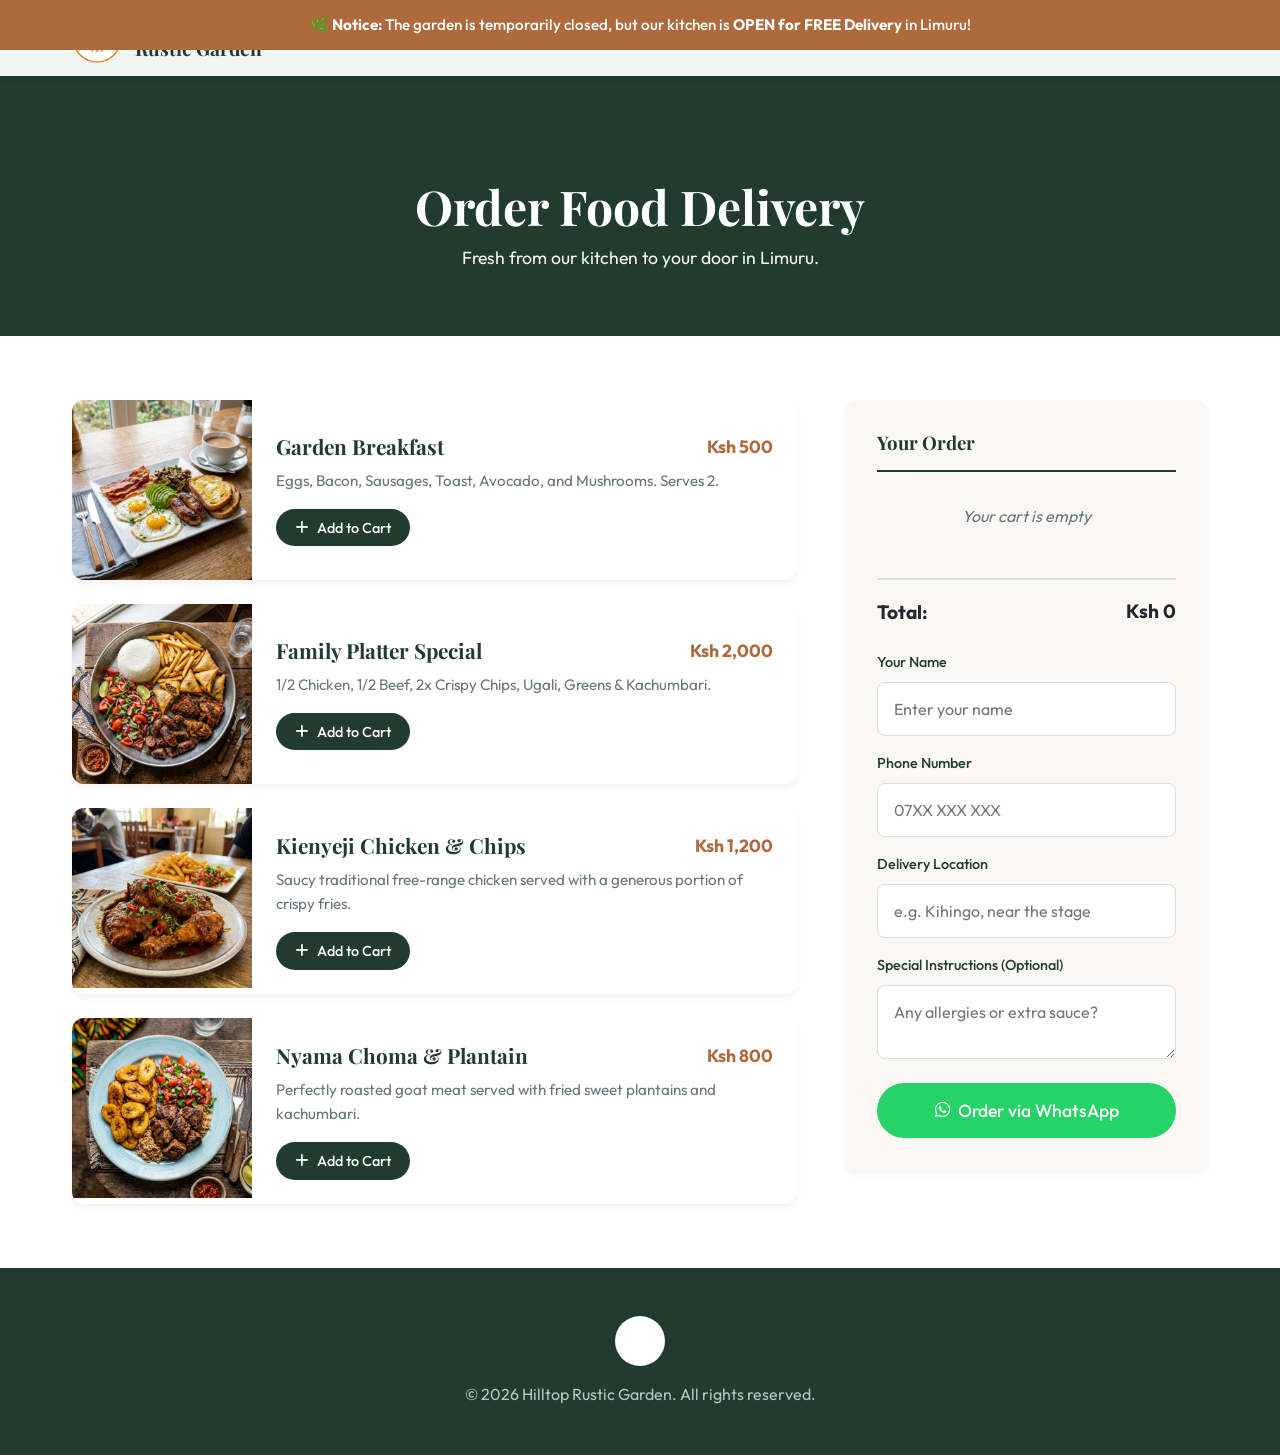
==== order.html @ e2a638dc "Add full online ordering system and temporary closure banner" ====
<!DOCTYPE html>
<html lang="en">
<head>
    <meta charset="UTF-8">
    <meta name="viewport" content="width=device-width, initial-scale=1.0">
    <title>Order Delivery | Hilltop Rustic Garden</title>
    <meta name="description" content="Order food delivery from Hilltop Rustic Garden in Limuru.">
    
    <!-- Google Fonts -->
    <link rel="preconnect" href="https://fonts.googleapis.com">
    <link rel="preconnect" href="https://fonts.gstatic.com" crossorigin>
    <link href="https://fonts.googleapis.com/css2?family=Outfit:wght@300;400;500;600&family=Playfair+Display:ital,wght@0,400;0,600;0,700;1,400&display=swap" rel="stylesheet">
    
    <!-- CSS -->
    <link rel="stylesheet" href="style.css">
    
    <!-- WhatsApp Icon (FontAwesome) -->
    <link rel="stylesheet" href="https://cdnjs.cloudflare.com/ajax/libs/font-awesome/6.4.0/css/all.min.css">
</head>
<body>

    <!-- Announcement Banner -->
    <div class="announcement-banner">
        <p>🌿 <strong>Notice:</strong> The garden is temporarily closed, but our kitchen is <strong>OPEN for FREE Delivery</strong> in Limuru!</p>
    </div>

    <!-- Navigation -->
    <nav class="navbar scrolled" id="navbar">
        <div class="nav-container">
            <a href="index.html" class="logo">
                <img src="assets/logo.png" alt="Hilltop Rustic Garden Logo" class="logo-img">
                <span class="logo-text" style="color: var(--clr-primary);">Hilltop <br> Rustic Garden</span>
            </a>
            
            <div class="nav-links" id="nav-links">
                <a href="index.html" class="nav-link" style="color: var(--clr-text-dark);">Back to Home</a>
            </div>
        </div>
    </nav>

    <!-- Header -->
    <header class="order-header">
        <h1>Order Food Delivery</h1>
        <p>Fresh from our kitchen to your door in Limuru.</p>
    </header>

    <!-- Order Container -->
    <section class="order-container">
        
        <!-- Menu Items -->
        <div class="menu-list">
            
            <!-- Item 1 -->
            <div class="menu-item" data-id="breakfast" data-name="Garden Breakfast" data-price="500">
                <img src="assets/breakfast.png" alt="Garden Breakfast" class="menu-item-img">
                <div class="menu-item-details">
                    <div class="menu-item-header">
                        <h3>Garden Breakfast</h3>
                        <span class="menu-item-price">Ksh 500</span>
                    </div>
                    <p class="menu-item-desc">Eggs, Bacon, Sausages, Toast, Avocado, and Mushrooms. Serves 2.</p>
                    <button class="btn btn-primary add-to-cart-btn"><i class="fas fa-plus"></i> Add to Cart</button>
                </div>
            </div>

            <!-- Item 2 -->
            <div class="menu-item" data-id="platter" data-name="Family Platter" data-price="2000">
                <img src="assets/mixed_platter.png" alt="Family Platter" class="menu-item-img">
                <div class="menu-item-details">
                    <div class="menu-item-header">
                        <h3>Family Platter Special</h3>
                        <span class="menu-item-price">Ksh 2,000</span>
                    </div>
                    <p class="menu-item-desc">1/2 Chicken, 1/2 Beef, 2x Crispy Chips, Ugali, Greens & Kachumbari.</p>
                    <button class="btn btn-primary add-to-cart-btn"><i class="fas fa-plus"></i> Add to Cart</button>
                </div>
            </div>

            <!-- Item 3 -->
            <div class="menu-item" data-id="chicken" data-name="Kienyeji Chicken & Chips" data-price="1200">
                <img src="assets/chicken_chips.png" alt="Chicken and Chips" class="menu-item-img">
                <div class="menu-item-details">
                    <div class="menu-item-header">
                        <h3>Kienyeji Chicken & Chips</h3>
                        <span class="menu-item-price">Ksh 1,200</span>
                    </div>
                    <p class="menu-item-desc">Saucy traditional free-range chicken served with a generous portion of crispy fries.</p>
                    <button class="btn btn-primary add-to-cart-btn"><i class="fas fa-plus"></i> Add to Cart</button>
                </div>
            </div>

            <!-- Item 4 -->
            <div class="menu-item" data-id="nyama" data-name="Nyama Choma & Plantain" data-price="800">
                <img src="assets/nyama_plantain.png" alt="Nyama Choma and Plantain" class="menu-item-img">
                <div class="menu-item-details">
                    <div class="menu-item-header">
                        <h3>Nyama Choma & Plantain</h3>
                        <span class="menu-item-price">Ksh 800</span>
                    </div>
                    <p class="menu-item-desc">Perfectly roasted goat meat served with fried sweet plantains and kachumbari.</p>
                    <button class="btn btn-primary add-to-cart-btn"><i class="fas fa-plus"></i> Add to Cart</button>
                </div>
            </div>

        </div>

        <!-- Cart Sidebar -->
        <aside class="cart-sidebar">
            <h3>Your Order</h3>
            
            <div class="cart-items" id="cartItems">
                <div class="cart-empty">Your cart is empty</div>
            </div>

            <div class="cart-total">
                <span>Total:</span>
                <span id="cartTotal">Ksh 0</span>
            </div>

            <form id="checkoutForm" class="checkout-form contact-form">
                <div class="form-group">
                    <label for="custName">Your Name</label>
                    <input type="text" id="custName" required placeholder="Enter your name">
                </div>
                <div class="form-group">
                    <label for="custPhone">Phone Number</label>
                    <input type="tel" id="custPhone" required placeholder="07XX XXX XXX">
                </div>
                <div class="form-group">
                    <label for="custLocation">Delivery Location</label>
                    <input type="text" id="custLocation" required placeholder="e.g. Kihingo, near the stage">
                </div>
                <div class="form-group">
                    <label for="custNotes">Special Instructions (Optional)</label>
                    <textarea id="custNotes" rows="2" placeholder="Any allergies or extra sauce?"></textarea>
                </div>

                <button type="submit" class="btn btn-whatsapp" id="checkoutBtn" style="width: 100%; font-size: 1.1rem; padding: 1rem;">
                    <i class="fab fa-whatsapp"></i> Order via WhatsApp
                </button>
            </form>
        </aside>

    </section>

    <!-- Footer -->
    <footer class="footer">
        <div class="container text-center">
            <a href="index.html" class="logo footer-logo">
                <img src="assets/logo.png" alt="Hilltop Rustic Garden Logo" class="logo-img" style="filter: brightness(0) invert(1);">
            </a>
            <p>&copy; <span id="year"></span> Hilltop Rustic Garden. All rights reserved.</p>
        </div>
    </footer>

    <script src="order.js"></script>
    <script>
        document.getElementById('year').textContent = new Date().getFullYear();
    </script>
</body>
</html>
---- style.css ----
/* =========================================
   CSS Variables & Design System
   ========================================= */
:root {
    /* Color Palette */
    --clr-primary: hsl(154, 28%, 18%);      /* Deep Forest Green */
    --clr-primary-light: hsl(154, 20%, 25%);
    --clr-accent: hsl(24, 48%, 46%);        /* Warm Terracotta/Rust */
    --clr-accent-hover: hsl(24, 55%, 40%);
    --clr-bg-light: hsl(36, 33%, 97%);      /* Alabaster Cream */
    --clr-bg-white: hsl(0, 0%, 100%);
    --clr-text-dark: hsl(200, 15%, 15%);
    --clr-text-light: hsl(200, 10%, 45%);
    --clr-white: hsl(0, 0%, 100%);
    
    /* WhatsApp Color */
    --clr-whatsapp: #25D366;
    --clr-whatsapp-dark: #128C7E;

    /* Typography */
    --font-heading: 'Playfair Display', serif;
    --font-body: 'Outfit', sans-serif;

    /* Spacing & Layout */
    --section-padding: 6rem 0;
    --container-width: 1200px;
    --border-radius: 12px;
    
    /* Shadows & Transitions */
    --shadow-sm: 0 4px 6px rgba(0,0,0,0.05);
    --shadow-md: 0 10px 30px rgba(0,0,0,0.08);
    --shadow-lg: 0 20px 40px rgba(0,0,0,0.12);
    --transition: all 0.3s cubic-bezier(0.25, 0.8, 0.25, 1);
}

/* =========================================
   Base Styles
   ========================================= */
* {
    margin: 0;
    padding: 0;
    box-sizing: border-box;
}

html {
    scroll-behavior: smooth;
    font-size: 16px;
}

body {
    font-family: var(--font-body);
    color: var(--clr-text-dark);
    background-color: var(--clr-bg-white);
    line-height: 1.6;
    overflow-x: hidden;
}

h1, h2, h3, h4, h5, h6 {
    font-family: var(--font-heading);
    color: var(--clr-primary);
    line-height: 1.2;
    margin-bottom: 1rem;
}

p {
    margin-bottom: 1rem;
    color: var(--clr-text-light);
}

a {
    text-decoration: none;
    color: inherit;
    transition: var(--transition);
}

img {
    max-width: 100%;
    height: auto;
    display: block;
}

.container {
    width: 100%;
    max-width: var(--container-width);
    margin: 0 auto;
    padding: 0 2rem;
}

.section {
    padding: var(--section-padding);
}

.bg-light {
    background-color: var(--clr-bg-light);
}

.text-center {
    text-align: center;
}

.mt-4 { margin-top: 2rem; }

/* =========================================
   Typography & Utilities
   ========================================= */
.subtitle {
    display: block;
    font-family: var(--font-body);
    font-size: 0.9rem;
    font-weight: 600;
    text-transform: uppercase;
    letter-spacing: 2px;
    color: var(--clr-accent);
    margin-bottom: 0.5rem;
}

.section-title {
    font-size: 2.5rem;
    margin-bottom: 2rem;
}

/* =========================================
   Buttons
   ========================================= */
.btn {
    display: inline-flex;
    align-items: center;
    justify-content: center;
    gap: 0.5rem;
    padding: 0.8rem 1.8rem;
    font-family: var(--font-body);
    font-weight: 500;
    border-radius: 50px;
    cursor: pointer;
    transition: var(--transition);
    border: none;
    font-size: 1rem;
}

.btn-primary {
    background-color: var(--clr-primary);
    color: var(--clr-white);
}

.btn-primary:hover {
    background-color: var(--clr-primary-light);
    transform: translateY(-2px);
    box-shadow: 0 5px 15px rgba(23, 62, 45, 0.3);
}

.btn-outline {
    background-color: transparent;
    color: var(--clr-white);
    border: 1px solid var(--clr-white);
}

.btn-outline:hover {
    background-color: var(--clr-white);
    color: var(--clr-primary);
    transform: translateY(-2px);
}

.btn-text {
    background: none;
    color: var(--clr-accent);
    font-weight: 600;
    padding: 0;
    border-radius: 0;
}

.btn-text:hover {
    color: var(--clr-accent-hover);
    gap: 0.8rem;
}

.btn-whatsapp {
    background-color: var(--clr-whatsapp);
    color: var(--clr-white);
}

.btn-whatsapp:hover {
    background-color: var(--clr-whatsapp-dark);
    transform: translateY(-2px);
    box-shadow: 0 5px 15px rgba(37, 211, 102, 0.4);
}

.btn-whatsapp.large {
    padding: 1rem 2rem;
    font-size: 1.1rem;
    width: 100%;
}

/* =========================================
   Navigation (Glassmorphism)
   ========================================= */
.navbar {
    position: fixed;
    top: 0;
    left: 0;
    width: 100%;
    z-index: 1000;
    padding: 1rem 0;
    transition: var(--transition);
}

.navbar.scrolled {
    background: rgba(255, 255, 255, 0.95);
    backdrop-filter: blur(10px);
    box-shadow: var(--shadow-sm);
    padding: 0.8rem 0;
}

.nav-container {
    max-width: var(--container-width);
    margin: 0 auto;
    padding: 0 2rem;
    display: flex;
    justify-content: space-between;
    align-items: center;
}

.logo {
    display: flex;
    align-items: center;
    gap: 0.8rem;
}

.logo-img {
    height: 50px;
    width: 50px;
    border-radius: 50%;
    object-fit: cover;
}

.logo-text {
    font-family: var(--font-heading);
    font-weight: 700;
    font-size: 1.2rem;
    line-height: 1.1;
    color: var(--clr-white);
    transition: var(--transition);
}

.navbar.scrolled .logo-text {
    color: var(--clr-primary);
}

.nav-links {
    display: flex;
    align-items: center;
    gap: 2rem;
}

.nav-link {
    font-weight: 500;
    color: var(--clr-white);
    position: relative;
}

.navbar.scrolled .nav-link {
    color: var(--clr-text-dark);
}

.nav-link::after {
    content: '';
    position: absolute;
    bottom: -4px;
    left: 0;
    width: 0;
    height: 2px;
    background-color: var(--clr-accent);
    transition: var(--transition);
}

.nav-link:hover::after {
    width: 100%;
}

.hamburger {
    display: none;
    cursor: pointer;
    flex-direction: column;
    gap: 5px;
}

.hamburger span {
    width: 25px;
    height: 2px;
    background-color: var(--clr-white);
    transition: var(--transition);
}

.navbar.scrolled .hamburger span {
    background-color: var(--clr-primary);
}

/* =========================================
   Hero Section
   ========================================= */
.hero {
    position: relative;
    height: 100vh;
    display: flex;
    align-items: center;
    justify-content: center;
    text-align: center;
    overflow: hidden;
}

.hero-bg {
    position: absolute;
    top: 0;
    left: 0;
    width: 100%;
    height: 100%;
    z-index: -1;
}

.hero-bg img {
    width: 100%;
    height: 100%;
    object-fit: cover;
}

.hero-bg .overlay {
    position: absolute;
    top: 0;
    left: 0;
    width: 100%;
    height: 100%;
    background: linear-gradient(to bottom, rgba(16, 44, 32, 0.4), rgba(16, 44, 32, 0.8));
}

.hero-content {
    max-width: 800px;
    padding: 0 2rem;
    color: var(--clr-white);
    margin-top: 4rem;
}

.hero .subtitle {
    color: var(--clr-white);
    opacity: 0.9;
}

.hero .title {
    font-size: clamp(3rem, 5vw, 5rem);
    color: var(--clr-white);
    margin-bottom: 1.5rem;
}

.hero .description {
    font-size: 1.2rem;
    color: var(--clr-bg-light);
    margin-bottom: 2.5rem;
    opacity: 0.9;
}

.hero-actions {
    display: flex;
    gap: 1rem;
    justify-content: center;
    flex-wrap: wrap;
}

/* =========================================
   Layout Grid & About Section
   ========================================= */
.layout-grid {
    display: grid;
    grid-template-columns: 1fr 1fr;
    gap: 4rem;
    align-items: center;
}

.image-wrapper {
    position: relative;
    border-radius: var(--border-radius);
}

.image-wrapper img {
    border-radius: var(--border-radius);
    position: relative;
    z-index: 2;
    box-shadow: var(--shadow-md);
}

.image-accent {
    position: absolute;
    top: -20px;
    right: -20px;
    width: 100%;
    height: 100%;
    border: 2px solid var(--clr-accent);
    border-radius: var(--border-radius);
    z-index: 1;
}

/* =========================================
   Experience Cards
   ========================================= */
.cards-grid {
    display: grid;
    grid-template-columns: repeat(auto-fit, minmax(260px, 1fr));
    gap: 2rem;
    margin-top: 3rem;
}

.card {
    background: var(--clr-white);
    border-radius: var(--border-radius);
    overflow: hidden;
    box-shadow: var(--shadow-sm);
    transition: var(--transition);
    height: 100%;
}

.card:hover {
    transform: translateY(-10px);
    box-shadow: var(--shadow-lg);
}

.card-img {
    height: 250px;
    overflow: hidden;
}

.card-img img {
    width: 100%;
    height: 100%;
    object-fit: cover;
    transition: transform 0.5s ease;
}

.card:hover .card-img img {
    transform: scale(1.05);
}

.card-content {
    padding: 2rem;
}

.card-content h3 {
    font-size: 1.5rem;
}

/* =========================================
   Specials Section
   ========================================= */
.special-card {
    background: var(--clr-white);
    border-radius: var(--border-radius);
    overflow: hidden;
    box-shadow: var(--shadow-md);
    display: flex;
    flex-direction: column;
}

.special-img {
    width: 100%;
    height: 300px;
    object-fit: cover;
}

.special-content {
    padding: 2rem;
    flex-grow: 1;
    display: flex;
    flex-direction: column;
}

.special-list {
    list-style: none;
    margin: 1.5rem 0;
    padding: 0;
}

.special-list li {
    margin-bottom: 0.5rem;
    color: var(--clr-text-dark);
    display: flex;
    align-items: center;
    gap: 0.8rem;
}

.special-list li i {
    color: var(--clr-accent);
}

.special-content .price {
    margin-top: auto;
    font-size: 1.2rem;
    color: var(--clr-primary);
}

.special-content .price strong {
    font-size: 1.5rem;
    color: var(--clr-accent);
}

/* =========================================
   Gallery Section
   ========================================= */
.gallery-grid {
    display: grid;
    grid-template-columns: repeat(auto-fit, minmax(250px, 1fr));
    gap: 1.5rem;
    margin-top: 3rem;
}

.gallery-item {
    position: relative;
    border-radius: var(--border-radius);
    overflow: hidden;
    height: 300px;
    box-shadow: var(--shadow-sm);
}

.gallery-item img {
    width: 100%;
    height: 100%;
    object-fit: cover;
    transition: transform 0.6s ease;
}

.gallery-item:hover img {
    transform: scale(1.1);
}

.gallery-overlay {
    position: absolute;
    bottom: 0;
    left: 0;
    width: 100%;
    padding: 2rem 1.5rem 1.5rem;
    background: linear-gradient(to top, rgba(0,0,0,0.8), transparent);
    color: var(--clr-white);
    transform: translateY(100%);
    transition: transform 0.4s ease;
}

.gallery-item:hover .gallery-overlay {
    transform: translateY(0);
}

.gallery-overlay h4 {
    color: var(--clr-white);
    margin-bottom: 0.5rem;
    font-size: 1.2rem;
}

.gallery-overlay p {
    color: rgba(255, 255, 255, 0.9);
    font-size: 0.9rem;
    margin: 0;
}

/* =========================================
   Testimonials Section
   ========================================= */
.testimonials-slider-container {
    position: relative;
    padding: 0 1rem;
}

.testimonials-slider {
    overflow: hidden;
    padding: 2rem 0;
}

.testimonials-track {
    display: inline-flex;
    gap: 2rem;
    animation: scroll-left 40s linear infinite;
}

.testimonials-track:hover {
    animation-play-state: paused;
}

@keyframes scroll-left {
    0% { transform: translateX(0); }
    100% { transform: translateX(calc(-50% - 1rem)); }
}

.testimonial-card {
    width: 350px;
    background: var(--clr-white);
    padding: 2.5rem 2rem;
    border-radius: var(--border-radius);
    box-shadow: var(--shadow-sm);
    transition: var(--transition);
    display: flex;
    flex-direction: column;
    font-weight: 600;
}

.testimonial-card:hover {
    transform: translateY(-5px);
    box-shadow: var(--shadow-md);
}


.stars {
    color: #FFD700;
    margin-bottom: 1.5rem;
    font-size: 1.1rem;
}

.review-text {
    font-style: italic;
    margin-bottom: 2rem;
    color: var(--clr-text-dark);
    flex-grow: 1;
    line-height: 1.7;
}

.client-name {
    color: var(--clr-primary);
    font-size: 1.1rem;
    font-weight: 600;
}

/* =========================================
   FAQ Section
   ========================================= */
.faq-grid {
    max-width: 800px;
    margin: 0 auto;
    display: flex;
    flex-direction: column;
    gap: 1rem;
}

.faq-item {
    background: var(--clr-white);
    border-radius: var(--border-radius);
    box-shadow: var(--shadow-sm);
    overflow: hidden;
    transition: var(--transition);
}

.faq-item summary {
    padding: 1.5rem 2rem;
    font-weight: 600;
    font-size: 1.1rem;
    color: var(--clr-primary);
    cursor: pointer;
    list-style: none;
    display: flex;
    justify-content: space-between;
    align-items: center;
}

.faq-item summary::-webkit-details-marker {
    display: none;
}

.faq-item summary::after {
    content: '\25BC'; /* Down arrow */
    font-size: 0.8rem;
    transition: transform 0.3s ease;
    color: var(--clr-accent);
}

.faq-item[open] summary::after {
    transform: rotate(180deg);
}

.faq-content {
    padding: 0 2rem 1.5rem;
    color: var(--clr-text-light);
    border-top: 1px solid rgba(0,0,0,0.05);
    margin-top: 1rem;
    padding-top: 1.5rem;
}

/* =========================================
   Contact Form
   ========================================= */
.contact-info {
    padding-right: 2rem;
}

.contact-item {
    display: flex;
    align-items: flex-start;
    gap: 1rem;
    margin-bottom: 1.5rem;
}

.contact-item .icon {
    width: 40px;
    height: 40px;
    background-color: var(--clr-bg-light);
    color: var(--clr-primary);
    border-radius: 50%;
    display: flex;
    align-items: center;
    justify-content: center;
    font-size: 1.2rem;
    flex-shrink: 0;
}

.contact-item h4 {
    margin-bottom: 0.2rem;
    font-family: var(--font-body);
    font-size: 1.1rem;
}

.contact-item p {
    margin: 0;
}

.contact-form-container {
    background: var(--clr-bg-light);
    padding: 3rem;
    border-radius: var(--border-radius);
    box-shadow: var(--shadow-md);
}

.contact-form h3 {
    margin-bottom: 1.5rem;
}

.form-group {
    margin-bottom: 1.5rem;
}

.form-group label {
    display: block;
    font-weight: 500;
    margin-bottom: 0.5rem;
    color: var(--clr-primary);
}

.form-group input,
.form-group select,
.form-group textarea {
    width: 100%;
    padding: 1rem;
    border: 1px solid #ddd;
    border-radius: 8px;
    font-family: var(--font-body);
    font-size: 1rem;
    background: var(--clr-white);
    transition: var(--transition);
}

.form-group input:focus,
.form-group select:focus,
.form-group textarea:focus {
    outline: none;
    border-color: var(--clr-accent);
    box-shadow: 0 0 0 3px rgba(214, 107, 53, 0.1);
}

.submit-btn {
    width: 100%;
    padding: 1rem;
    font-size: 1.1rem;
}

.form-status {
    margin-top: 1rem;
    font-weight: 500;
    text-align: center;
}

/* =========================================
   Footer
   ========================================= */
.footer {
    background-color: var(--clr-primary);
    color: var(--clr-bg-light);
    padding: 3rem 0;
}

.footer-logo {
    justify-content: center;
    margin-bottom: 1rem;
}

.footer p {
    color: rgba(255,255,255,0.7);
    margin: 0;
}

/* =========================================
   Animations (Scroll Reveal)
   ========================================= */
.animate-on-scroll {
    opacity: 0;
    transition: all 0.8s cubic-bezier(0.25, 0.8, 0.25, 1);
}

.fade-up {
    transform: translateY(40px);
}

.fade-right {
    transform: translateX(-40px);
}

.fade-left {
    transform: translateX(40px);
}

.animate-on-scroll.is-visible {
    opacity: 1;
    transform: translate(0);
}

/* =========================================
   Media Queries
   ========================================= */
@media (max-width: 992px) {
    .layout-grid {
        grid-template-columns: 1fr;
        gap: 3rem;
    }
    
    .contact-info {
        padding-right: 0;
    }
    
    .image-accent {
        display: none;
    }
}

@media (max-width: 768px) {
    .section {
        padding: 3rem 0;
    }

    .container, .nav-container {
        padding: 0 1rem;
    }

    .section-title {
        font-size: 2rem;
    }

    .hamburger {
        display: flex;
    }

    .nav-links {
        position: absolute;
        top: 100%;
        left: 0;
        width: 100%;
        background: var(--clr-white);
        flex-direction: column;
        padding: 2rem;
        box-shadow: var(--shadow-md);
        clip-path: polygon(0 0, 100% 0, 100% 0, 0 0);
        transition: all 0.4s ease-in-out;
        gap: 1.5rem;
        height: 100vh;
        justify-content: flex-start;
        padding-top: 2rem;
    }

    .nav-links.active {
        clip-path: polygon(0 0, 100% 0, 100% 100%, 0 100%);
    }

    .nav-link {
        color: var(--clr-text-dark);
        font-size: 1.2rem;
    }

    .navbar.scrolled .hamburger span {
        background-color: var(--clr-primary);
    }
    
    .hamburger.active span:nth-child(1) {
        transform: translateY(7px) rotate(45deg);
        background-color: var(--clr-primary);
    }
    
    .hamburger.active span:nth-child(2) {
        opacity: 0;
    }
    
    .hamburger.active span:nth-child(3) {
        transform: translateY(-7px) rotate(-45deg);
        background-color: var(--clr-primary);
    }
    
    .contact-form-container {
        padding: 2rem 1.5rem;
    }
    
    .hero .title {
        font-size: 2.8rem;
    }
    
    .btn {
        width: 100%;
        text-align: center;
    }
}

/* =========================================
   Announcement Banner
   ========================================= */
.announcement-banner {
    background: var(--clr-accent);
    color: var(--clr-white);
    text-align: center;
    padding: 0.8rem 1rem;
    font-size: 0.95rem;
    font-weight: 500;
    z-index: 1001;
    position: relative;
}

.announcement-banner p {
    color: var(--clr-white);
    margin: 0;
}

.announcement-banner .banner-link {
    display: inline-block;
    margin-left: 0.5rem;
    font-weight: 700;
    text-decoration: underline;
}

/* =========================================
   Order Menu & Cart
   ========================================= */
.order-header {
    background: var(--clr-primary);
    color: var(--clr-white);
    padding: 8rem 0 4rem;
    text-align: center;
}

.order-header h1 {
    color: var(--clr-white);
    font-size: 3rem;
    margin-bottom: 0.5rem;
}

.order-header p {
    color: var(--clr-bg-light);
    font-size: 1.1rem;
    margin-bottom: 0;
}

.order-container {
    display: grid;
    grid-template-columns: 2fr 1fr;
    gap: 3rem;
    padding: 4rem 2rem;
    max-width: var(--container-width);
    margin: 0 auto;
}

.menu-list {
    display: flex;
    flex-direction: column;
    gap: 1.5rem;
}

.menu-item {
    display: flex;
    background: var(--clr-white);
    border-radius: var(--border-radius);
    box-shadow: var(--shadow-sm);
    overflow: hidden;
    transition: var(--transition);
}

.menu-item:hover {
    box-shadow: var(--shadow-md);
    transform: translateY(-3px);
}

.menu-item-img {
    width: 180px;
    height: 180px;
    object-fit: cover;
}

.menu-item-details {
    padding: 1.5rem;
    flex-grow: 1;
    display: flex;
    flex-direction: column;
    justify-content: center;
}

.menu-item-header {
    display: flex;
    justify-content: space-between;
    align-items: center;
    margin-bottom: 0.5rem;
}

.menu-item-header h3 {
    margin: 0;
    font-size: 1.3rem;
}

.menu-item-price {
    font-weight: 700;
    color: var(--clr-accent);
    font-size: 1.1rem;
}

.menu-item-desc {
    font-size: 0.95rem;
    color: var(--clr-text-light);
    margin-bottom: 1rem;
}

.add-to-cart-btn {
    align-self: flex-start;
    padding: 0.6rem 1.2rem;
    font-size: 0.9rem;
}

.cart-sidebar {
    background: var(--clr-bg-light);
    border-radius: var(--border-radius);
    padding: 2rem;
    height: max-content;
    position: sticky;
    top: 100px;
    box-shadow: var(--shadow-sm);
}

.cart-sidebar h3 {
    border-bottom: 2px solid var(--clr-primary);
    padding-bottom: 1rem;
    margin-bottom: 1.5rem;
}

.cart-items {
    min-height: 50px;
    margin-bottom: 1.5rem;
}

.cart-empty {
    text-align: center;
    color: var(--clr-text-light);
    font-style: italic;
    margin: 2rem 0;
}

.cart-item {
    display: flex;
    justify-content: space-between;
    align-items: center;
    margin-bottom: 1rem;
    font-size: 0.95rem;
    font-weight: 500;
    border-bottom: 1px solid #ddd;
    padding-bottom: 0.5rem;
}

.cart-item-name {
    flex-grow: 1;
}

.cart-item-controls {
    display: flex;
    align-items: center;
    gap: 0.5rem;
    margin-left: 1rem;
}

.cart-btn {
    background: var(--clr-white);
    border: 1px solid #ccc;
    width: 25px;
    height: 25px;
    border-radius: 4px;
    cursor: pointer;
    display: flex;
    align-items: center;
    justify-content: center;
    font-weight: bold;
}

.cart-btn:hover {
    background: var(--clr-primary);
    color: var(--clr-white);
    border-color: var(--clr-primary);
}

.cart-total {
    display: flex;
    justify-content: space-between;
    font-size: 1.2rem;
    font-weight: 700;
    margin-bottom: 1.5rem;
    border-top: 2px solid #ddd;
    padding-top: 1rem;
}

.checkout-form .form-group {
    margin-bottom: 1rem;
}

.checkout-form .form-group label {
    font-size: 0.9rem;
}

@media (max-width: 992px) {
    .order-container {
        grid-template-columns: 1fr;
    }
    .menu-item-img {
        width: 140px;
        height: auto;
    }
}
@media (max-width: 576px) {
    .menu-item {
        flex-direction: column;
    }
    .menu-item-img {
        width: 100%;
        height: 200px;
    }
}
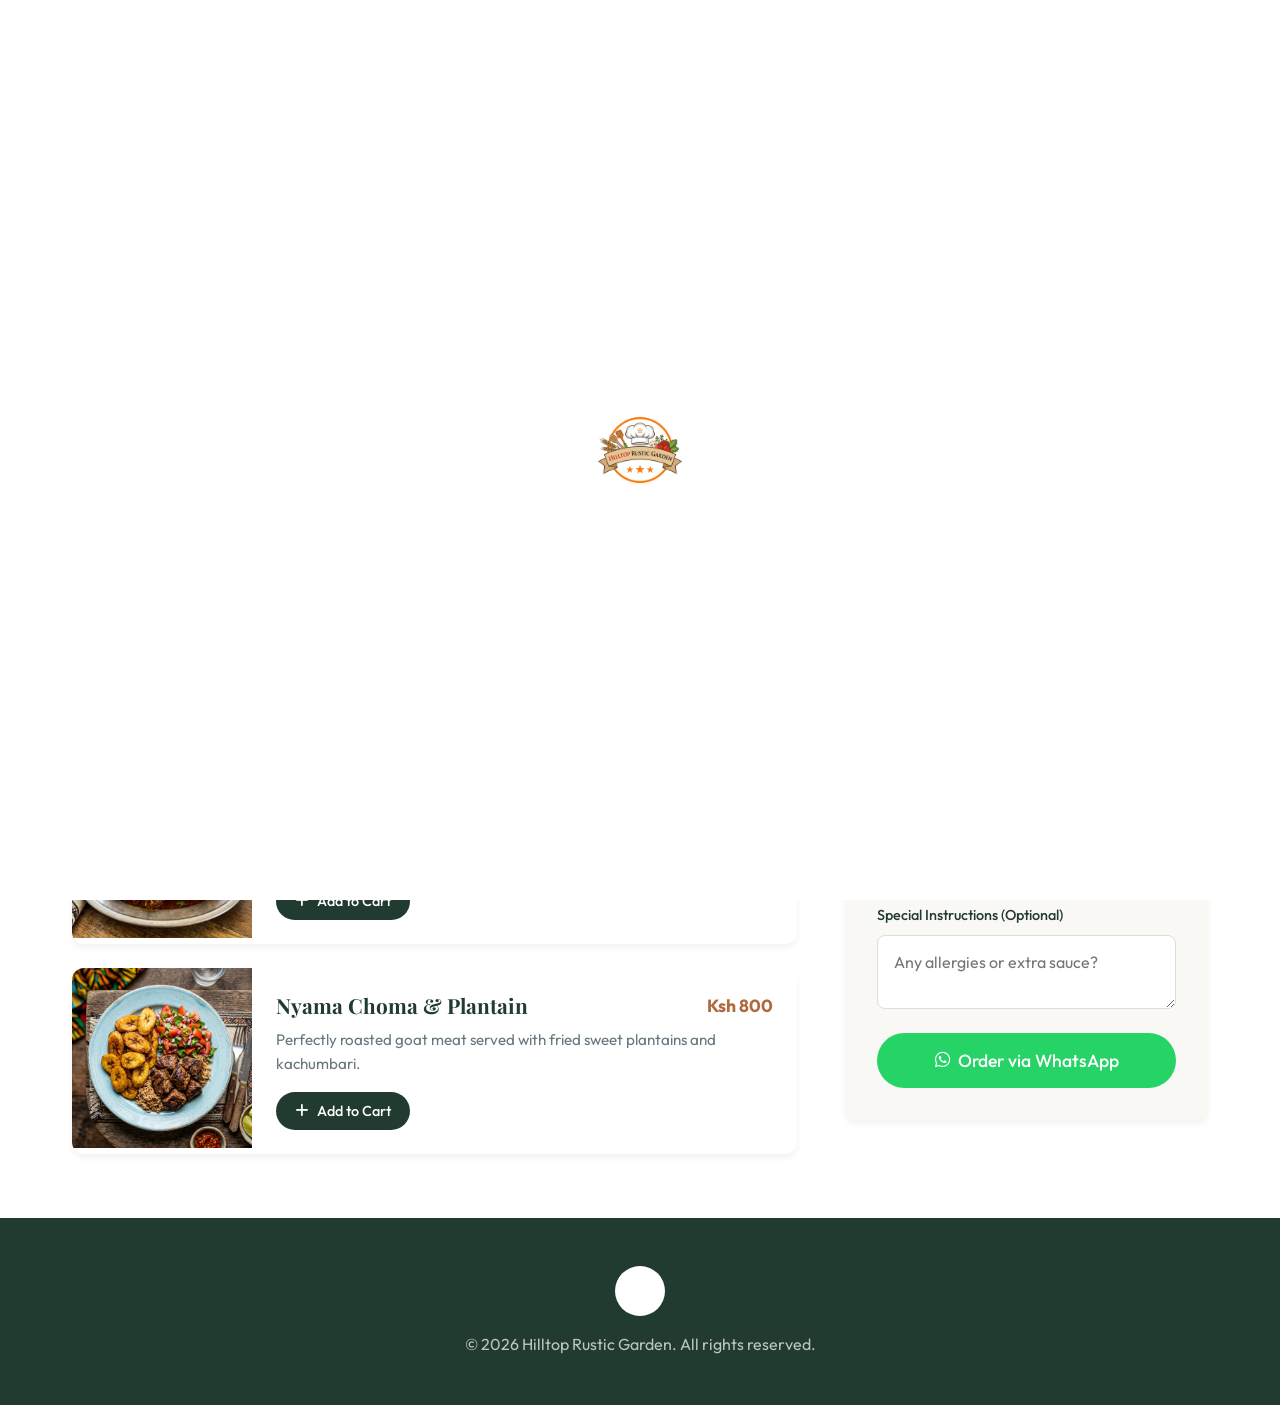
==== commit 5f257caf: "Add preloader animation, back-to-top button, SEO metadata, and image glow effects" ====
--- a/order.html
+++ b/order.html
@@ -11,6 +11,12 @@
     <link rel="preconnect" href="https://fonts.gstatic.com" crossorigin>
     <link href="https://fonts.googleapis.com/css2?family=Outfit:wght@300;400;500;600&family=Playfair+Display:ital,wght@0,400;0,600;0,700;1,400&display=swap" rel="stylesheet">
     
+    <!-- SEO Metadata -->
+    <meta name="keywords" content="food delivery Limuru, order food online, Hilltop Rustic Garden delivery, fast food Limuru">
+    <meta property="og:title" content="Order Delivery | Hilltop Rustic Garden">
+    <meta property="og:description" content="Order authentic Kenyan food delivery from Hilltop Rustic Garden directly to your door in Limuru.">
+    <meta property="og:image" content="assets/hero-evening.png">
+
     <!-- CSS -->
     <link rel="stylesheet" href="style.css">
     
@@ -18,6 +24,10 @@
     <link rel="stylesheet" href="https://cdnjs.cloudflare.com/ajax/libs/font-awesome/6.4.0/css/all.min.css">
 </head>
 <body>
+    <!-- Preloader -->
+    <div id="preloader">
+        <img src="assets/logo.png" alt="Loading Hilltop Rustic Garden...">
+    </div>
 
     <!-- Announcement Banner -->
     <div class="announcement-banner">
@@ -153,6 +163,12 @@
         </div>
     </footer>
 
+    <!-- Back to Top Button -->
+    <button id="backToTop" title="Go to top">
+        <i class="fas fa-arrow-up"></i>
+    </button>
+
+    <script src="app.js"></script>
     <script src="order.js"></script>
     <script>
         document.getElementById('year').textContent = new Date().getFullYear();
--- a/style.css
+++ b/style.css
@@ -195,7 +195,7 @@
    ========================================= */
 .navbar {
     position: fixed;
-    top: 0;
+    top: 36px;
     left: 0;
     width: 100%;
     z-index: 1000;
@@ -316,10 +316,28 @@
     z-index: -1;
 }
 
-.hero-bg img {
+.hero-bg .slideshow-img {
+    position: absolute;
+    top: 0;
+    left: 0;
     width: 100%;
     height: 100%;
     object-fit: cover;
+    opacity: 0;
+    animation: crossfade 20s infinite;
+}
+
+.hero-bg .slideshow-img:nth-child(1) { animation-delay: 0s; }
+.hero-bg .slideshow-img:nth-child(2) { animation-delay: 5s; }
+.hero-bg .slideshow-img:nth-child(3) { animation-delay: 10s; }
+.hero-bg .slideshow-img:nth-child(4) { animation-delay: 15s; }
+
+@keyframes crossfade {
+    0%   { opacity: 0; }
+    5%   { opacity: 1; }
+    25%  { opacity: 1; }
+    30%  { opacity: 0; }
+    100% { opacity: 0; }
 }
 
 .hero-bg .overlay {
@@ -911,11 +929,14 @@
     background: var(--clr-accent);
     color: var(--clr-white);
     text-align: center;
-    padding: 0.8rem 1rem;
-    font-size: 0.95rem;
+    padding: 0.5rem 1rem;
+    font-size: 0.85rem;
     font-weight: 500;
     z-index: 1001;
-    position: relative;
+    position: fixed;
+    top: 0;
+    left: 0;
+    width: 100%;
 }
 
 .announcement-banner p {
@@ -1130,3 +1151,84 @@
         height: 200px;
     }
 }
+
+/* =========================================
+   Preloader
+   ========================================= */
+#preloader {
+    position: fixed;
+    top: 0;
+    left: 0;
+    width: 100%;
+    height: 100%;
+    background-color: var(--clr-white);
+    z-index: 9999;
+    display: flex;
+    justify-content: center;
+    align-items: center;
+    transition: opacity 0.5s ease-out;
+}
+
+#preloader img {
+    width: 100px;
+    height: 100px;
+    animation: pulse 1.5s infinite ease-in-out;
+}
+
+@keyframes pulse {
+    0% { transform: scale(0.9); opacity: 0.7; }
+    50% { transform: scale(1.1); opacity: 1; }
+    100% { transform: scale(0.9); opacity: 0.7; }
+}
+
+.preloader-hidden {
+    opacity: 0;
+    pointer-events: none;
+}
+
+/* =========================================
+   Back to Top Button
+   ========================================= */
+#backToTop {
+    position: fixed;
+    bottom: 30px;
+    right: 30px;
+    width: 45px;
+    height: 45px;
+    background-color: var(--clr-primary);
+    color: var(--clr-white);
+    border: none;
+    border-radius: 50%;
+    font-size: 1.2rem;
+    display: flex;
+    justify-content: center;
+    align-items: center;
+    cursor: pointer;
+    box-shadow: var(--shadow-md);
+    opacity: 0;
+    visibility: hidden;
+    transform: translateY(20px);
+    transition: all 0.3s ease;
+    z-index: 1000;
+}
+
+#backToTop.show {
+    opacity: 1;
+    visibility: visible;
+    transform: translateY(0);
+}
+
+#backToTop:hover {
+    background-color: var(--clr-accent);
+    transform: translateY(-5px);
+}
+
+/* =========================================
+   Image Glow on Hover / Selection
+   ========================================= */
+.gallery-item:hover img,
+.special-card:hover .special-img,
+.menu-item:hover .menu-item-img {
+    box-shadow: 0 0 20px rgba(230, 81, 0, 0.6);
+    filter: brightness(1.1);
+}
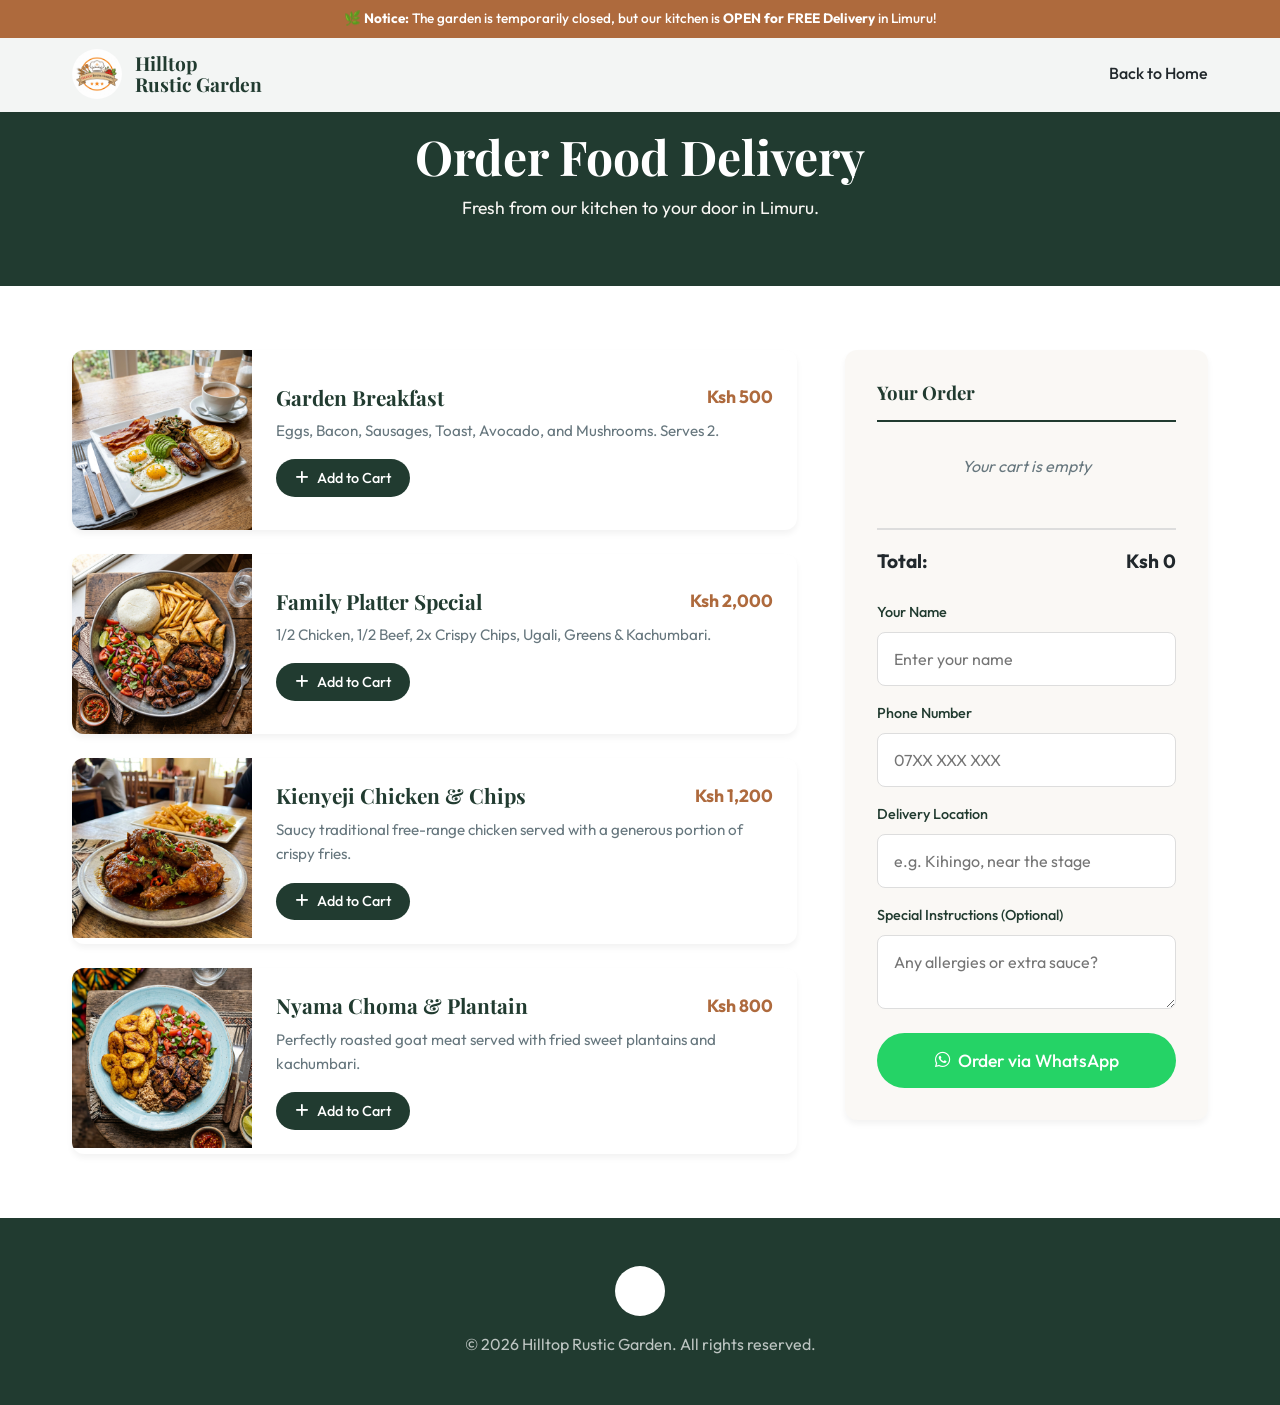
==== commit 78f5f6ef: "Remove preloader animation per user request" ====
--- a/order.html
+++ b/order.html
@@ -24,10 +24,7 @@
     <link rel="stylesheet" href="https://cdnjs.cloudflare.com/ajax/libs/font-awesome/6.4.0/css/all.min.css">
 </head>
 <body>
-    <!-- Preloader -->
-    <div id="preloader">
-        <img src="assets/logo.png" alt="Loading Hilltop Rustic Garden...">
-    </div>
+
 
     <!-- Announcement Banner -->
     <div class="announcement-banner">
--- a/style.css
+++ b/style.css
@@ -1152,39 +1152,6 @@
     }
 }
 
-/* =========================================
-   Preloader
-   ========================================= */
-#preloader {
-    position: fixed;
-    top: 0;
-    left: 0;
-    width: 100%;
-    height: 100%;
-    background-color: var(--clr-white);
-    z-index: 9999;
-    display: flex;
-    justify-content: center;
-    align-items: center;
-    transition: opacity 0.5s ease-out;
-}
-
-#preloader img {
-    width: 100px;
-    height: 100px;
-    animation: pulse 1.5s infinite ease-in-out;
-}
-
-@keyframes pulse {
-    0% { transform: scale(0.9); opacity: 0.7; }
-    50% { transform: scale(1.1); opacity: 1; }
-    100% { transform: scale(0.9); opacity: 0.7; }
-}
-
-.preloader-hidden {
-    opacity: 0;
-    pointer-events: none;
-}
 
 /* =========================================
    Back to Top Button
